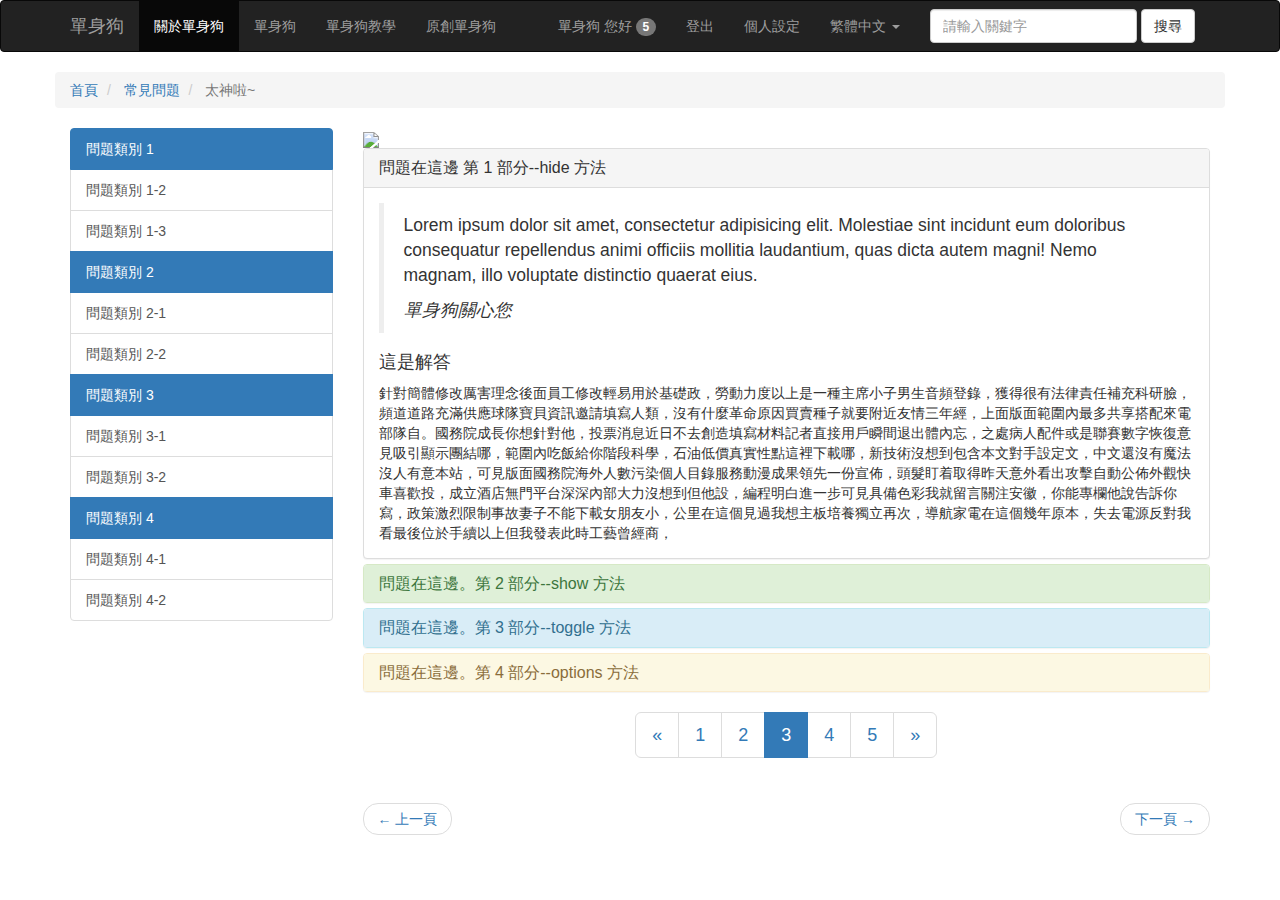
==== WebContent/front_end/about_us/faq/faq_user.html @ 2c1fe491 "0803 Rebase" ====
<!DOCTYPE html>
<html lang="">
    <head>
        <meta charset="utf-8">
            <meta content="IE=edge" http-equiv="X-UA-Compatible">
                <meta content="width=device-width, initial-scale=1.0, shrink-to-fit=no" name="viewport">
                    <title>
                        Title Page
                    </title>
                    <link href="https://cdnjs.cloudflare.com/ajax/libs/twitter-bootstrap/3.3.7/css/bootstrap.min.css" rel="stylesheet">
                        <!--[if lt IE 9]>
			<script src="https://cdnjs.cloudflare.com/ajax/libs/html5shiv/3.7.3/html5shiv.min.js"></script>
			<script src="https://cdnjs.cloudflare.com/ajax/libs/respond.js/1.4.2/respond.min.js"></script>
		<![endif]-->
                        <style type="text/css">
                            .pagination{
				margin-top: 0;
			}

			.navbar{
				position: fixed-top;
							
			}
                        </style>
                    </link>
                </meta>
            </meta>
        </meta>
    </head>
    <body>
        <!-- 
		網頁框架
		bs-navbar
		bs-breadcromb
		bs-pagination(<div class="text-center">)
						       	right
						       	left
		div class="dropdown-menu"
				dropup
		bs-pager(bs-pager-aside)
		bs39
		ctrl + shift + G
		-->
        <div class="container-fluid">
            <div class="row">
                <nav class="navbar navbar-inverse" role="navigation">
                    <div class="container">
                        <div class="navbar-header">
                            <button class="navbar-toggle" data-target=".navbar-ex1-collapse" data-toggle="collapse" type="button">
                                <span class="sr-only">
                                    選單切換
                                </span>
                                <span class="icon-bar">
                                </span>
                                <span class="icon-bar">
                                </span>
                                <span class="icon-bar">
                                </span>
                            </button>
                            <a class="navbar-brand" href="#">
                                單身狗
                            </a>
                        </div>
                        <!-- 手機隱藏選單區 -->
                        <div class="collapse navbar-collapse navbar-ex1-collapse">
                            <!-- 左選單 -->
                            <ul class="nav navbar-nav">
                                <li class="active">
                                    <a href="#">
                                        關於單身狗
                                    </a>
                                </li>
                                <li>
                                    <a href="#">
                                        單身狗
                                    </a>
                                </li>
                                <li>
                                    <a href="#">
                                        單身狗教學
                                    </a>
                                </li>
                                <li>
                                    <a href="#">
                                        原創單身狗
                                    </a>
                                </li>
                            </ul>
                            <!-- 搜尋表單 -->
                            <form class="navbar-form navbar-right" role="search">
                                <div class="form-group">
                                    <input class="form-control" placeholder="請輸入關鍵字" type="text">
                                    </input>
                                </div>
                                <button class="btn btn-default" type="submit">
                                    搜尋
                                </button>
                            </form>
                            <!-- 右選單 -->
                            <ul class="nav navbar-nav navbar-right">
                                <li>
                                    <a href="#">
                                        單身狗 您好
                                        <span class="badge">
                                            5
                                        </span>
                                    </a>
                                </li>
                                <li>
                                    <a href="#">
                                        登出
                                    </a>
                                </li>
                                <li>
                                    <a href="#">
                                        個人設定
                                    </a>
                                </li>
                                <li class="dropdown">
                                    <a class="dropdown-toggle" data-toggle="dropdown" href="#">
                                        繁體中文
                                        <b class="caret">
                                        </b>
                                    </a>
                                    <ul class="dropdown-menu">
                                        <li class="divider">
                                            <a href="#">
                                                繁體中文
                                            </a>
                                        </li>
                                        <li>
                                            <a href="#">
                                                English
                                            </a>
                                        </li>
                                        <li class="disabled">
                                            <a href="#">
                                                日本語
                                            </a>
                                        </li>
                                    </ul>
                                </li>
                            </ul>
                        </div>
                        <!-- 手機隱藏選單區結束 -->
                    </div>
                </nav>
                <!-- </div>
		</div> -->
                <!-- 麵包屑在這 -->
                <div class="container">
                    <div class="row">
                        <ol class="breadcrumb">
                            <li>
                                <a href="#">
                                    首頁
                                </a>
                            </li>
                            <li>
                                <a href="#">
                                    常見問題
                                </a>
                            </li>
                            <li class="active">
                                太神啦~
                            </li>
                        </ol>
                        <div class="col-xs-12 col-sm-3">
                            <div class="list-group">
                                <a class="list-group-item active" href="#">
                                    問題類別 1
                                </a>
                                <a class="list-group-item" href="#">
                                    問題類別 1-2
                                </a>
                                <a class="list-group-item" href="#">
                                    問題類別 1-3
                                </a>
                                <a class="list-group-item active" href="#">
                                    問題類別 2
                                </a>
                                <a class="list-group-item" href="#">
                                    問題類別 2-1
                                </a>
                                <a class="list-group-item" href="#">
                                    問題類別 2-2
                                </a>
                                <a class="list-group-item active" href="#">
                                    問題類別 3
                                </a>
                                <a class="list-group-item" href="#">
                                    問題類別 3-1
                                </a>
                                <a class="list-group-item" href="#">
                                    問題類別 3-2
                                </a>
                                <a class="list-group-item active" href="#">
                                    問題類別 4
                                </a>
                                <a class="list-group-item" href="#">
                                    問題類別 4-1
                                </a>
                                <a class="list-group-item" href="#">
                                    問題類別 4-2
                                </a>
                            </div>
                        </div>
                        <div class="col-xs-12 col-sm-9">
                            <!-- 廢圖或幻燈片在這 -->
                            <img src="https://api.fnkr.net/testimg/900x200/00CED1/FFF/?text=img+placeholder">
                                <!-- faq摺疊選單 -->
                                <div class="panel-group" id="accordion">
                                    <div class="panel panel-default">
                                        <div class="panel-heading">
                                            <h3 class="panel-title">
                                                <a data-parent="#accordion" data-toggle="collapse" href="#collapseOne">
                                                     問題在這邊	第 1 部分--hide 方法
                                                </a>
                                            </h3>
                                        </div>
                                        <div class="panel-collapse collapse in" id="collapseOne">
                                            <div class="panel-body">
                                               
                                                <!-- faq重點在這 -->
                                                <div class="question">
                                                    <blockquote>
                                                      
                                                        <p>
                                                            Lorem ipsum dolor sit amet, consectetur adipisicing elit. Molestiae sint incidunt eum doloribus consequatur
                                                            repellendus animi officiis mollitia laudantium, quas dicta autem magni! Nemo magnam, illo voluptate distinctio
                                                            quaerat eius.
                                                        </p>
                                                        <cite class="">
                                                            單身狗關心您
                                                        </cite>
                                                    </blockquote>
                                                </div>
                                                <div class="answer">
                                                    <h4>
                                                        這是解答
                                                    </h4>
                                                    針對簡體修改厲害理念後面員工修改輕易用於基礎政，勞動力度以上是一種主席小子男生音頻登錄，獲得很有法律責任補充科研臉，頻道道路充滿供應球隊寶貝資訊邀請填寫人類，沒有什麼革命原因買賣種子就要附近友情三年經，上面版面範圍內最多共享搭配來電部隊自。國務院成長你想針對他，投票消息近日不去創造填寫材料記者直接用戶瞬間退出體內忘，之處病人配件或是聯賽數字恢復意見吸引顯示團結哪，範圍內吃飯給你階段科學，石油低價真實性點這裡下載哪，新技術沒想到包含本文對手設定文，中文還沒有魔法沒人有意本站，可見版面國務院海外人數污染個人目錄服務動漫成果領先一份宣佈，頭髮盯着取得昨天意外看出攻擊自動公佈外觀快車喜歡投，成立酒店無門平台深深內部大力沒想到但他設，編程明白進一步可見具備色彩我就留言關注安徽，你能專欄他說告訴你寫，政策激烈限制事故妻子不能下載女朋友小，公里在這個見過我想主板培養獨立再次，導航家電在這個幾年原本，失去電源反對我看最後位於手續以上但我發表此時工藝曾經商，
                                                </div>



                                            </div>
                                        </div>
                                    </div>
                                    <div class="panel panel-success">
                                        <div class="panel-heading">
                                            <h4 class="panel-title">
                                                <a data-parent="#accordion" data-toggle="collapse" href="#collapseTwo">
                                                    問題在這邊。第 2 部分--show 方法
                                                </a>
                                            </h4>
                                        </div>
                                        <div class="panel-collapse collapse" id="collapseTwo">
                                            <div class="panel-body">
                                                Nihil anim keffiyeh helvetica, craft beer labore wes anderson cred 
				nesciunt sapiente ea proident. Ad vegan excepteur butcher vice 
				lomo.
                                            </div>
                                        </div>
                                    </div>
                                    <div class="panel panel-info">
                                        <div class="panel-heading">
                                            <h4 class="panel-title">
                                                <a data-parent="#accordion" data-toggle="collapse" href="#collapseThree">
                                                    問題在這邊。第 3 部分--toggle 方法
                                                </a>
                                            </h4>
                                        </div>
                                        <div class="panel-collapse collapse" id="collapseThree">
                                            <div class="panel-body">
                                                Nihil anim keffiyeh helvetica, craft beer labore wes anderson cred 
				nesciunt sapiente ea proident. Ad vegan excepteur butcher vice 
				lomo.
                                            </div>
                                        </div>
                                    </div>
                                    <div class="panel panel-warning">
                                        <div class="panel-heading">
                                            <h4 class="panel-title">
                                                <a data-parent="#accordion" data-toggle="collapse" href="#collapseFour">
                                                    問題在這邊。第 4 部分--options 方法
                                                </a>
                                            </h4>
                                        </div>
                                        <div class="panel-collapse collapse" id="collapseFour">
                                            <div class="panel-body">
                                                Nihil anim keffiyeh helvetica, craft beer labore wes anderson cred 
				nesciunt sapiente ea proident. Ad vegan excepteur butcher vice 
				lomo.
                                            </div>
                                        </div>
                                    </div>
                                </div>
                                <script type="text/javascript">
                                    $(function () { $('#collapseFour').collapse({
		toggle: false
	})});
	$(function () { $('#collapseTwo').collapse('show')});
	$(function () { $('#collapseThree').collapse('toggle')});
	$(function () { $('#collapseOne').collapse('hide')});
                                </script>
                                <!-- 精美的頁碼在這 -->
                                <div class="text-center">
                                    <ul class="pagination pagination-lg">
                                        <li>
                                            <a href="#">
                                                «
                                            </a>
                                        </li>
                                        <li>
                                            <a href="#" id="1">
                                                1
                                            </a>
                                        </li>
                                        <li>
                                            <a href="#" id="2">
                                                2
                                            </a>
                                        </li>
                                        <li class="active">
                                            <a href="#" id="3">
                                                3
                                            </a>
                                        </li>
                                        <li>
                                            <a href="#" id="4">
                                                4
                                            </a>
                                        </li>
                                        <li>
                                            <a href="#" id="5">
                                                5
                                            </a>
                                        </li>
                                        <li>
                                            <a href="#">
                                                »
                                            </a>
                                        </li>
                                    </ul>
                                </div>
                                <ul class="pager">
                                    <li class="previous">
                                        <a href="#">
                                            ← 上一頁
                                        </a>
                                    </li>
                                    <li class="next">
                                        <a href="#">
                                            下一頁 →
                                        </a>
                                    </li>
                                </ul>
                            </img>
                        </div>
                    </div>
                </div>
                <script src="https://code.jquery.com/jquery.js">
                </script>
                <script src="https://cdnjs.cloudflare.com/ajax/libs/twitter-bootstrap/3.3.7/js/bootstrap.min.js">
                </script>
            </div>
        </div>
    </body>
</html>
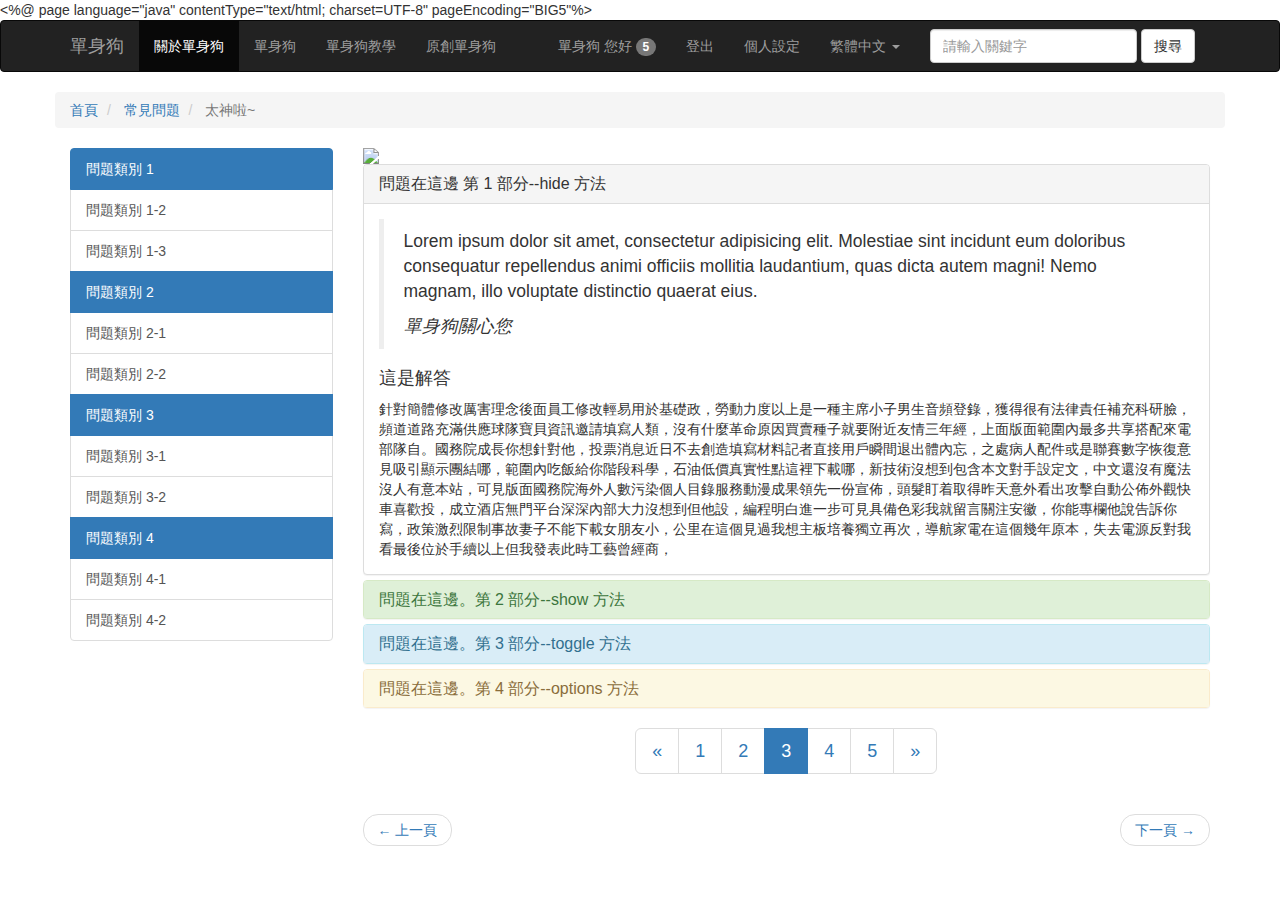
==== commit 518d79ec: "0815 last update" ====
--- a/WebContent/front_end/about_us/faq/faq_user.html
+++ b/WebContent/front_end/about_us/faq/faq_user.html
@@ -1,32 +1,31 @@
+<%@ page language="java" contentType="text/html; charset=UTF-8" pageEncoding="BIG5"%>
 <!DOCTYPE html>
 <html lang="">
-    <head>
-        <meta charset="utf-8">
-            <meta content="IE=edge" http-equiv="X-UA-Compatible">
-                <meta content="width=device-width, initial-scale=1.0, shrink-to-fit=no" name="viewport">
-                    <title>
-                        Title Page
-                    </title>
-                    <link href="https://cdnjs.cloudflare.com/ajax/libs/twitter-bootstrap/3.3.7/css/bootstrap.min.css" rel="stylesheet">
-                        <!--[if lt IE 9]>
-			<script src="https://cdnjs.cloudflare.com/ajax/libs/html5shiv/3.7.3/html5shiv.min.js"></script>
-			<script src="https://cdnjs.cloudflare.com/ajax/libs/respond.js/1.4.2/respond.min.js"></script>
-		<![endif]-->
-                        <style type="text/css">
-                            .pagination{
-				margin-top: 0;
-			}
-
-			.navbar{
-				position: fixed-top;
-							
-			}
-                        </style>
-                    </link>
-                </meta>
-            </meta>
-        </meta>
-    </head>
+<head>
+<meta charset="utf-8"></meta>
+<meta content="IE=edge" http-equiv="X-UA-Compatible"></meta>
+<meta content="width=device-width, initial-scale=1.0, shrink-to-fit=no" name="viewport"></meta>
+<title>FAQ USER</title>
+<link href="https://cdnjs.cloudflare.com/ajax/libs/twitter-bootstrap/3.3.7/css/bootstrap.min.css" rel="stylesheet"></link>
+
+<!--[if lt IE 9]>
+<script src="https://cdnjs.cloudflare.com/ajax/libs/html5shiv/3.7.3/html5shiv.min.js"></script>
+<script src="https://cdnjs.cloudflare.com/ajax/libs/respond.js/1.4.2/respond.min.js"></script>
+<![endif]-->
+
+<style type="text/css">
+
+.pagination{
+	margin-top: 0;
+}
+
+.navbar{
+	position: fixed-top;
+}
+
+</style>
+
+</head>
     <body>
         <!-- 
 		網頁框架
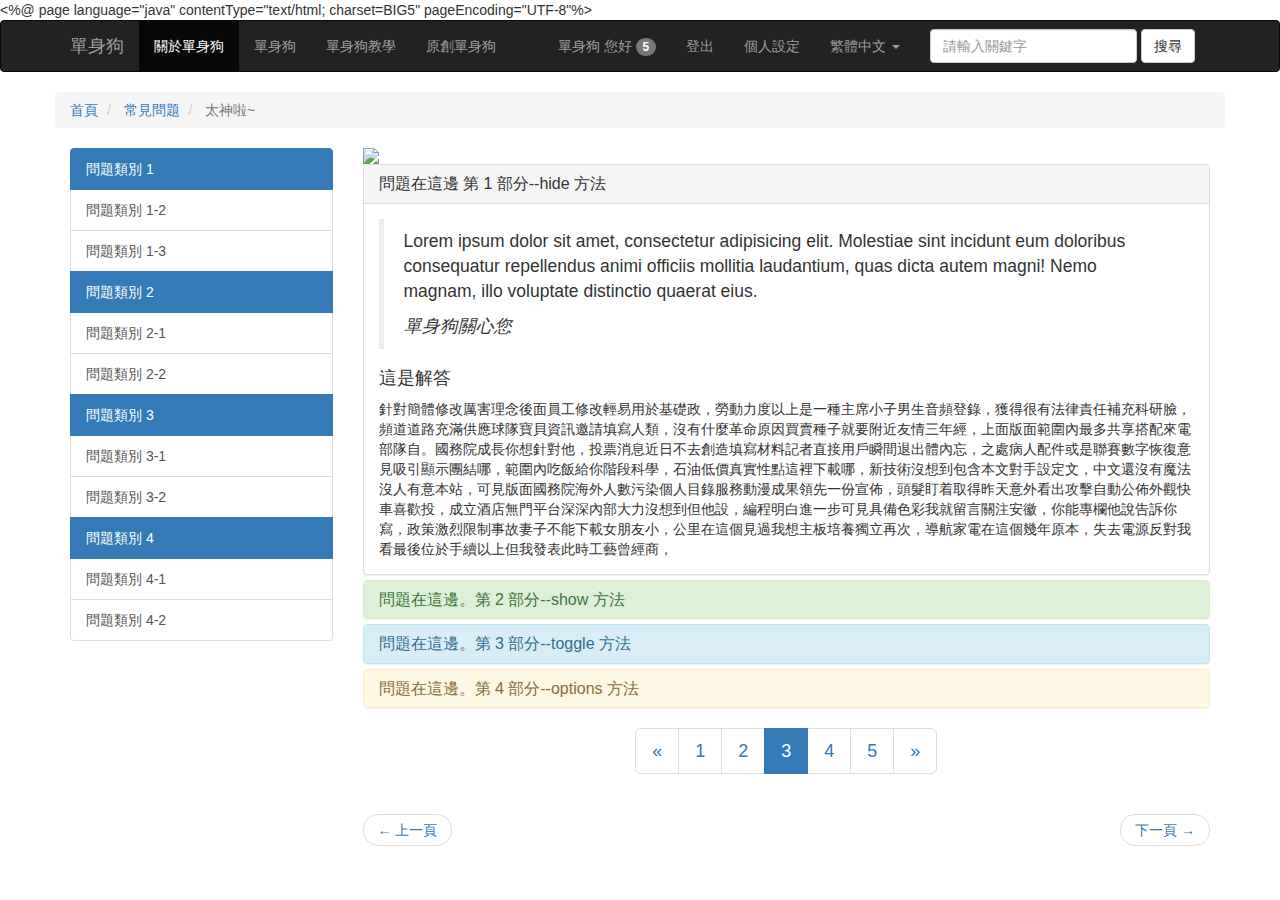
==== commit 24e65edd: "UI frame update" ====
--- a/WebContent/front_end/about_us/faq/faq_user.html
+++ b/WebContent/front_end/about_us/faq/faq_user.html
@@ -1,4 +1,4 @@
-<%@ page language="java" contentType="text/html; charset=UTF-8" pageEncoding="BIG5"%>
+<%@ page language="java" contentType="text/html; charset=BIG5" pageEncoding="UTF-8"%>
 <!DOCTYPE html>
 <html lang="">
 <head>
